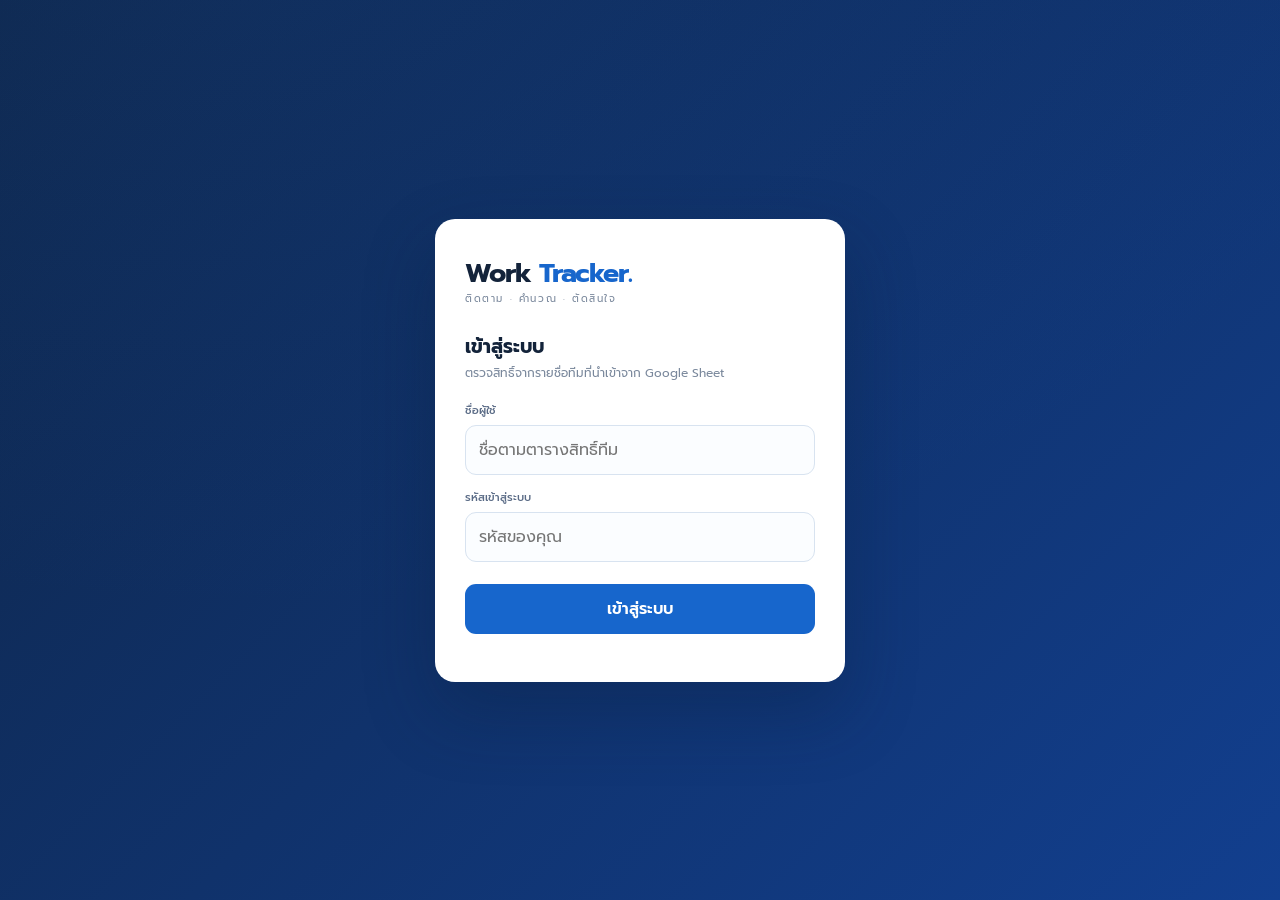
==== app/login.html @ d4b28e87 "Prepare for Render deploy: Dockerfile, render.yaml, .gitignore, seeds; WT_DATA_DIR/PORT env support " ====
<!doctype html><html lang="th"><head><meta charset="utf-8"><meta name="viewport" content="width=device-width,initial-scale=1"><title>เข้าสู่ระบบ · Work Tracker</title><style>
@import url('https://fonts.googleapis.com/css2?family=Prompt:wght@300;400;500;600;700&display=swap');
:root{--ink:#13233a;--muted:#7a889c;--blue:#1766cc;--blue2:#0f4fa6;--line:#e3ebf4;--bg:#eef4fc}
*{box-sizing:border-box}
body{margin:0;min-height:100vh;font-family:Prompt,system-ui,sans-serif;color:var(--ink);
 background:radial-gradient(1200px 700px at 20% -10%,#1f63cc22,transparent),linear-gradient(135deg,#0e2547,#123f8f);
 display:flex;align-items:center;justify-content:center;padding:22px}
.card{background:#fff;border-radius:20px;width:min(410px,100%);padding:34px 30px;box-shadow:0 30px 70px #0a1f4055}
.brand{font-size:27px;font-weight:700;letter-spacing:-1px;color:var(--ink)}
.brand span{color:var(--blue)}
.brand small{display:block;font-size:10px;font-weight:400;letter-spacing:1.6px;color:var(--muted);margin-top:-2px}
h1{font-size:19px;margin:26px 0 3px}
.sub{color:var(--muted);font-size:12px;margin-bottom:20px}
label{display:block;font-size:11px;color:#5a6b86;margin:14px 0 6px;font-weight:500}
input{width:100%;padding:12px 13px;border:1px solid #d8e3f0;border-radius:11px;font:inherit;color:var(--ink);background:#fbfdff}
input:focus{outline:none;border-color:var(--blue);background:#fff}
.btn{width:100%;margin-top:22px;background:var(--blue);color:#fff;border:0;border-radius:11px;padding:13px;font:inherit;font-weight:600;cursor:pointer}
.btn:hover{background:var(--blue2)}
.btn:disabled{opacity:.6;cursor:default}
.err{background:#ffeae9;color:#be5954;border:1px solid #ffd4d1;border-radius:10px;padding:11px 12px;font-size:12px;margin-top:16px;display:none}
.err.show{display:block}
.demo{background:#eef4fc;border:1px solid #dbe8fb;border-radius:10px;padding:11px;font-size:11px;color:#35548c;margin-top:14px;line-height:1.8;display:none}
.demo.show{display:block}
.status{font-size:11px;color:var(--muted);margin-top:14px}
code{background:#eef4fc;padding:1px 6px;border-radius:5px;color:#0f4fa6}
</style></head><body>
<div class="card">
  <div class="brand">Work <span>Tracker.</span><small>ติดตาม · คำนวณ · ตัดสินใจ</small></div>
  <h1>เข้าสู่ระบบ</h1>
  <div class="sub">ตรวจสิทธิ์จากรายชื่อทีมที่นำเข้าจาก Google Sheet</div>
  <form id="form">
    <label for="name">ชื่อผู้ใช้</label>
    <input id="name" autocomplete="username" placeholder="ชื่อตามตารางสิทธิ์ทีม" required>
    <label for="code">รหัสเข้าสู่ระบบ</label>
    <input id="code" type="password" autocomplete="current-password" placeholder="รหัสของคุณ" required>
    <button class="btn" id="submit" type="submit">เข้าสู่ระบบ</button>
    <div class="err" id="err"></div>
  </form>
  <div class="demo" id="demo"></div>
  <div class="status" id="status"></div>
</div>
<script>
var $=function(s){return document.getElementById(s);};
function showErr(m){var e=$('err');e.style.background='';e.style.color='';e.style.borderColor='';e.textContent=m;e.classList.add('show');}
function clearErr(){$('err').classList.remove('show');}
$('form').onsubmit=function(ev){
  ev.preventDefault();clearErr();
  var btn=$('submit');btn.disabled=true;btn.textContent='กำลังตรวจสอบ...';
  fetch('/api/login',{method:'POST',headers:{'Content-Type':'application/json'},body:JSON.stringify({name:$('name').value,code:$('code').value})})
   .then(function(r){return r.json().then(function(d){return{ok:r.ok,d:d};});})
   .then(function(res){
     if(res.ok&&res.d.ok){location.href='/';}
     else{btn.disabled=false;btn.textContent='เข้าสู่ระบบ';showErr(res.d.error||'เข้าสู่ระบบไม่สำเร็จ');}
   }).catch(function(){btn.disabled=false;btn.textContent='เข้าสู่ระบบ';showErr('เชื่อมต่อเซิร์ฟเวอร์ไม่ได้');});
};
function loadMeta(){
  fetch('/api/meta').then(function(r){return r.json();}).then(function(d){
    $('status').textContent='ผู้ใช้ในระบบ: '+d.count+' คน · แหล่งข้อมูล: '+(d.source==='sheet'?'Google Sheet':'ผู้ใช้ตัวอย่าง (ยังไม่เชื่อมชีต)');
    var demo=$('demo');
    if(d.source==='demo'&&d.demo_users){
      demo.classList.add('show');
      demo.innerHTML='<b>โหมดตัวอย่าง — ยังไม่เชื่อม Google Sheet</b><br>ลองเข้าด้วยรหัสตัวอย่าง:<br>'+
        d.demo_users.map(function(u){return '• '+u.name+' · <code>'+u.code+'</code> ('+u.role+')';}).join('<br>');
    } else { demo.classList.remove('show'); }
  }).catch(function(){});
}
loadMeta();
</script>
</body></html>
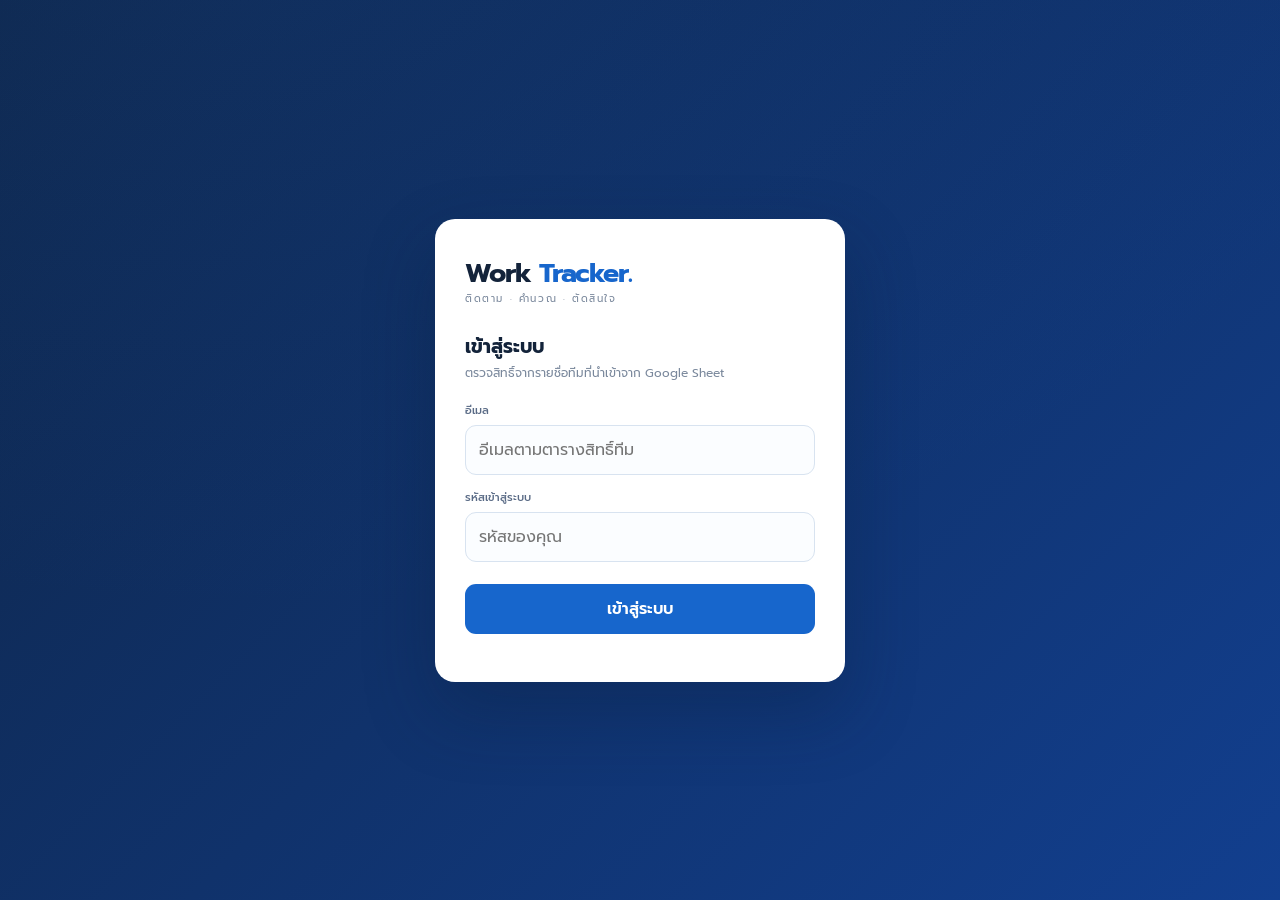
==== commit a7bf095b: "feat(auth): log in by email (name kept as fallback); update login UI Co-Authored-By: Claude Opus 4.8" ====
--- a/app/login.html
+++ b/app/login.html
@@ -29,8 +29,8 @@
   <h1>เข้าสู่ระบบ</h1>
   <div class="sub">ตรวจสิทธิ์จากรายชื่อทีมที่นำเข้าจาก Google Sheet</div>
   <form id="form">
-    <label for="name">ชื่อผู้ใช้</label>
-    <input id="name" autocomplete="username" placeholder="ชื่อตามตารางสิทธิ์ทีม" required>
+    <label for="name">อีเมล</label>
+    <input id="name" type="email" autocomplete="username email" placeholder="อีเมลตามตารางสิทธิ์ทีม" required>
     <label for="code">รหัสเข้าสู่ระบบ</label>
     <input id="code" type="password" autocomplete="current-password" placeholder="รหัสของคุณ" required>
     <button class="btn" id="submit" type="submit">เข้าสู่ระบบ</button>
@@ -59,8 +59,8 @@
     var demo=$('demo');
     if(d.source==='demo'&&d.demo_users){
       demo.classList.add('show');
-      demo.innerHTML='<b>โหมดตัวอย่าง — ยังไม่เชื่อม Google Sheet</b><br>ลองเข้าด้วยรหัสตัวอย่าง:<br>'+
-        d.demo_users.map(function(u){return '• '+u.name+' · <code>'+u.code+'</code> ('+u.role+')';}).join('<br>');
+      demo.innerHTML='<b>โหมดตัวอย่าง — ยังไม่เชื่อม Google Sheet</b><br>ลองเข้าด้วยอีเมลตัวอย่าง:<br>'+
+        d.demo_users.map(function(u){return '• '+(u.email||u.name)+' · <code>'+u.code+'</code> ('+u.role+')';}).join('<br>');
     } else { demo.classList.remove('show'); }
   }).catch(function(){});
 }
